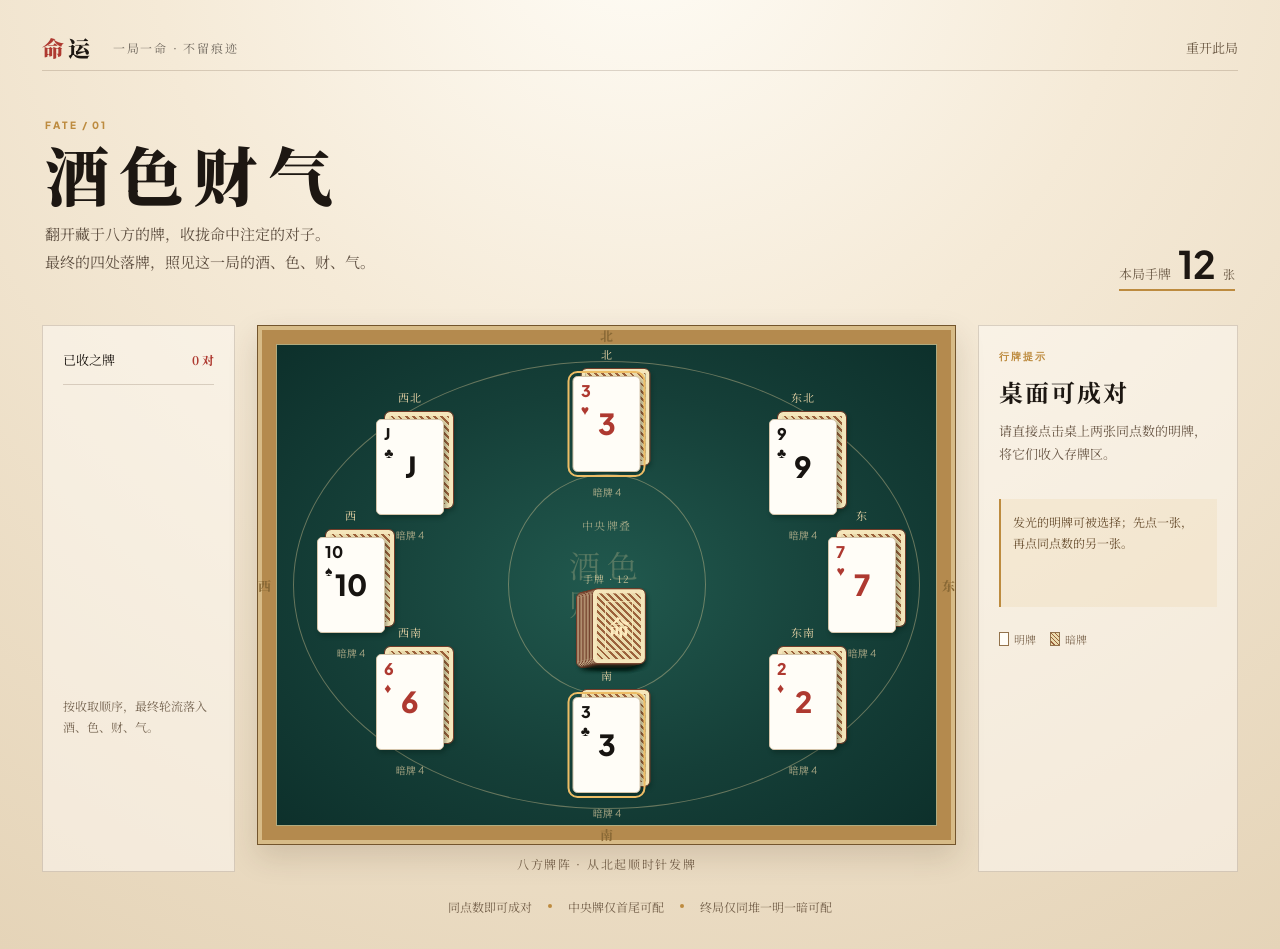
==== eight-gates/index.html @ 363d6ac8 "Initial fate site" ====
<!doctype html>
<html lang="zh-CN">
  <head>
    <meta charset="UTF-8" />
    <meta name="viewport" content="width=device-width, initial-scale=1.0" />
    <title>命运 · 酒色财气</title>
    <link rel="preconnect" href="https://fonts.googleapis.com" />
    <link rel="preconnect" href="https://fonts.gstatic.com" crossorigin />
    <link href="https://fonts.googleapis.com/css2?family=Noto+Serif+SC:wght@400;500;600;700;900&family=Plus+Jakarta+Sans:wght@500;600;700;800&display=swap" rel="stylesheet" />
    <link rel="stylesheet" href="./styles.css" />
  </head>
  <body>
    <main class="page-shell">
      <header class="site-header">
        <a class="brand" href="./" aria-label="命运首页"><span>命</span>运</a>
        <p>一局一命 · 不留痕迹</p>
        <button class="text-button" id="restart-button" type="button">重开此局</button>
      </header>

      <section class="hero">
        <div>
          <p class="eyebrow">FATE / 01</p>
          <h1>酒色财气</h1>
          <p class="intro">翻开藏于八方的牌，收拢命中注定的对子。<br />最终的四处落牌，照见这一局的酒、色、财、气。</p>
        </div>
        <div class="hero-rule">
          <span>本局手牌</span>
          <strong id="hand-count">12</strong>
          <em>张</em>
        </div>
      </section>

      <section class="game-layout" aria-label="酒色财气牌局">
        <aside class="side-panel storage-panel">
          <div class="panel-heading"><span>已收之牌</span><strong id="storage-count">0 对</strong></div>
          <div class="storage-cards" id="storage-cards" aria-label="存牌区"></div>
          <p class="panel-note">按收取顺序，最终轮流落入酒、色、财、气。</p>
        </aside>

        <section class="table-wrap">
          <div class="table-frame">
            <div class="compass-mark north">北</div>
            <div class="compass-mark east">东</div>
            <div class="compass-mark south">南</div>
            <div class="compass-mark west">西</div>
            <div class="table-felt" id="table-felt">
              <div class="station station-n" data-station="north"></div>
              <div class="station station-ne" data-station="northeast"></div>
              <div class="station station-e" data-station="east"></div>
              <div class="station station-se" data-station="southeast"></div>
              <div class="station station-s" data-station="south"></div>
              <div class="station station-sw" data-station="southwest"></div>
              <div class="station station-w" data-station="west"></div>
              <div class="station station-nw" data-station="northwest"></div>
              <div class="center-pile" id="center-pile"></div>
              <div class="hand-zone" id="hand-zone" aria-label="手牌"></div>
              <div class="table-seal">酒色<br />财气</div>
            </div>
          </div>
          <p class="table-caption">八方牌阵 · 从北起顺时针发牌</p>
        </section>

        <aside class="side-panel action-panel">
          <p class="eyebrow">行牌提示</p>
          <h2 id="status-title">正在布阵</h2>
          <p class="status-copy" id="status-copy">牌已布好，正在查看八方明牌。</p>
          <div class="choice-area" id="choice-area" aria-live="polite"></div>
          <div class="legend"><span><i class="legend-up"></i>明牌</span><span><i class="legend-down"></i>暗牌</span></div>
        </aside>
      </section>

      <section class="rules-strip">
        <span>同点数即可成对</span><i></i><span>中央牌仅首尾可配</span><i></i><span>终局仅同堆一明一暗可配</span>
      </section>
    </main>

    <dialog class="result-dialog" id="result-dialog">
      <div class="result-topline" id="result-topline">本局收束</div>
      <h2>酒色财气</h2>
      <p class="lucky-result">你的幸运方位：<strong id="lucky-direction">—</strong></p>
      <div class="fortune-grid" id="fortune-grid"></div>
      <p class="result-note" id="result-note"></p>
      <section class="unresolved-record" id="unresolved-record" hidden aria-label="未收拢的牌">
        <h3>未收拢的牌</h3>
        <p id="unresolved-note"></p>
      </section>
      <details class="game-record" id="game-record">
        <summary>本局牌谱／结算明细</summary>
        <p class="record-intro">按收牌顺序归入酒、色、财、气；同一项凑齐四张同点数牌才计分。</p>
        <div class="record-list" id="record-list"></div>
      </details>
      <button class="primary-button" id="dialog-restart" type="button">再启一局</button>
    </dialog>

    <template id="card-template">
      <div class="card"><span class="rank"></span><span class="suit"></span><span class="card-rank-large"></span></div>
    </template>
    <script src="./app.js"></script>
  </body>
</html>
---- eight-gates/styles.css ----
:root { --ink:#1d1712; --cream:#f1e6d0; --paper:#fbf7ee; --gold:#bd8b3f; --line:rgba(72,48,25,.18); --red:#ae3930; --felt:#153f38; --felt-dark:#0d302b; }
* { box-sizing:border-box; }
body { margin:0; min-width:320px; color:var(--ink); background:radial-gradient(circle at 50% -10%,#fffdf7 0,#f5ead7 40%,#e5d4b8 100%); font-family:"Noto Serif SC",serif; }
button { font:inherit; cursor:pointer; }
.page-shell { width:min(1440px,100%); margin:auto; padding:25px 42px 34px; }
.site-header { height:46px; display:flex; align-items:center; border-bottom:1px solid var(--line); gap:18px; }
.brand { text-decoration:none; color:var(--ink); font-size:22px; letter-spacing:.2em; font-weight:900; }
.brand span { color:var(--red); }
.site-header p { margin:0; font-size:12px; letter-spacing:.15em; opacity:.6; }
.text-button { margin-left:auto; border:0; background:none; color:#6b5944; font-size:13px; padding:8px 0; }
.text-button:hover { color:var(--red); }
.hero { display:flex; justify-content:space-between; align-items:end; padding:48px 3px 34px; }
.eyebrow { margin:0 0 10px; font-family:"Plus Jakarta Sans",sans-serif; color:var(--gold); font-size:10px; font-weight:800; letter-spacing:.19em; text-transform:uppercase; }
h1,h2,p { margin-top:0; } h1 { margin-bottom:15px; font-size:clamp(42px,5vw,70px); line-height:1; letter-spacing:.16em; font-weight:900; }
.intro { color:#5f5042; line-height:1.85; font-size:15px; }
.hero-rule { display:flex; align-items:baseline; gap:7px; padding:12px 0 6px; color:#6d5c48; border-bottom:2px solid var(--gold); }
.hero-rule span { font-size:13px; } .hero-rule strong { font-family:"Plus Jakarta Sans",sans-serif; font-size:38px; line-height:1; color:var(--ink); } .hero-rule em { font-style:normal; font-size:12px; }
.game-layout { display:grid; grid-template-columns:minmax(160px,.58fr) minmax(520px,2.1fr) minmax(200px,.78fr); gap:22px; align-items:stretch; }
.side-panel { min-height:520px; padding:24px 20px; border:1px solid var(--line); background:rgba(255,252,245,.52); }
.panel-heading { display:flex; justify-content:space-between; align-items:center; padding-bottom:15px; border-bottom:1px solid var(--line); font-size:13px; }
.panel-heading strong { color:var(--red); font-size:12px; }.panel-heading strong.is-updated { animation:count-pop .56s ease-out; }
.storage-cards { display:flex; flex-wrap:wrap; gap:7px; align-content:flex-start; min-height:310px; padding:18px 0; }
.mini-pair { display:flex; margin-right:4px; } .mini-pair .card { margin-right:-19px; transform:scale(.52); transform-origin:top left; } .mini-pair { width:49px; height:57px; }
.panel-note { color:#776653; font-size:12px; line-height:1.8; }
.table-wrap { min-width:0; } .table-frame { position:relative; height:520px; padding:18px; border:1px solid #73552d; background:#b48a4e; box-shadow:0 12px 28px rgba(63,39,14,.15), inset 0 0 0 4px #d7bb87; }
.table-felt { position:relative; width:100%; height:100%; overflow:hidden; background:radial-gradient(ellipse at center,#21594e 0%,var(--felt) 57%,var(--felt-dark) 100%); border:1px solid rgba(244,221,162,.7); }
.table-felt:before,.table-felt:after { content:""; position:absolute; inset:16px; border:1px solid rgba(240,214,157,.38); border-radius:50%; pointer-events:none; } .table-felt:after { inset:27% 35%; border-radius:50%; }
.compass-mark { position:absolute; z-index:2; color:#896936; font-size:13px; font-weight:700; } .compass-mark.north { top:0; left:50%; transform:translateX(-50%); } .compass-mark.south { bottom:0; left:50%; transform:translateX(-50%); } .compass-mark.east { right:0; top:50%; transform:translateY(-50%); } .compass-mark.west { left:0; top:50%; transform:translateY(-50%); }
.table-caption { text-align:center; color:#76624c; font-size:12px; letter-spacing:.14em; margin:10px 0 0; }
.station { position:absolute; z-index:3; width:95px; height:120px; display:flex; align-items:center; justify-content:center; }
.station-n { left:50%; top:4%; transform:translateX(-50%); }.station-ne { right:13%; top:13%; }.station-e { right:4%; top:50%; transform:translateY(-50%); }.station-se { right:13%; bottom:13%; }.station-s { left:50%; bottom:4%; transform:translateX(-50%); }.station-sw { left:13%; bottom:13%; }.station-w { left:4%; top:50%; transform:translateY(-50%); }.station-nw { left:13%; top:13%; }
.station-name { position:absolute; top:-18px; width:100%; text-align:center; color:#f0d9aa; font-size:11px; letter-spacing:.1em; }.station-count { position:absolute; bottom:-16px; font-family:"Plus Jakarta Sans",sans-serif; color:rgba(240,217,170,.7); font-size:10px; }.station-lucky { position:absolute; top:-36px; color:#f4c266; font-size:10px; white-space:nowrap; }
.card { position:relative; width:68px; height:96px; flex:0 0 auto; border-radius:5px; background:#fffdf7; border:1px solid #d4c4aa; box-shadow:2px 3px 4px rgba(5,28,20,.35); padding:7px; color:#171411; font-family:"Plus Jakarta Sans",sans-serif; font-weight:800; transition:transform .18s ease, box-shadow .18s ease; }
.card.red { color:var(--red); }.card .rank { display:block; font-size:16px; line-height:14px; }.card .suit { font-size:14px; }.card-rank-large { position:absolute; inset:28px 0 0; text-align:center; font-size:29px; }.card.back { padding:0; background:repeating-linear-gradient(45deg,#eadbad 0 3px,#9b613b 3px 5px); border:4px solid #f5e6bb; outline:1px solid #733d29; }.card.back:after { content:"命"; position:absolute; inset:12px; display:grid; place-items:center; border:1px solid rgba(255,241,192,.8); color:#ffeabe; font-family:"Noto Serif SC",serif; font-size:28px; }
.station .back { position:absolute; transform:translate(9px,-7px); }.station .active-card { position:relative; z-index:3; }.station .active-card.can-select,.center-card.can-select,.hand-card.can-select { outline:2px solid #edbd66; outline-offset:3px; animation:glow 1.2s ease-in-out infinite; cursor:pointer; }.station .active-card:hover,.center-card:hover,.hand-card:hover { transform:translateY(-5px) rotate(-1deg); }.card.is-selected { outline:3px solid #f5d17c; outline-offset:4px; box-shadow:0 0 0 8px rgba(245,209,124,.2),2px 3px 4px rgba(5,28,20,.35); }
.station.terminal-match .terminal-card { outline:2px solid #f4c266; outline-offset:4px; animation:terminal-pulse .78s ease-in-out infinite alternate; }.station.terminal-match .station-name { color:#ffe3a3; font-weight:700; }.station.terminal-match:after { content:"终局配对"; position:absolute; bottom:-32px; z-index:5; padding:2px 6px; border:1px solid rgba(244,194,102,.7); color:#ffe3a3; background:rgba(9,42,35,.86); font-size:10px; white-space:nowrap; }
@keyframes glow { 50% { box-shadow:0 0 0 5px rgba(238,187,91,.2),2px 3px 4px rgba(5,28,20,.35); } }
@keyframes terminal-pulse { to { box-shadow:0 0 0 7px rgba(244,194,102,.24),2px 3px 4px rgba(5,28,20,.35); } }
@keyframes count-pop { 45% { color:#f4c266; transform:scale(1.32); } 100% { transform:scale(1); } }
.center-pile { position:absolute; z-index:4; left:50%; top:38%; width:120px; height:125px; transform:translate(-50%,-50%); }.center-pile:empty:after { content:"中央牌叠"; position:absolute; top:52px; width:100%; text-align:center; color:rgba(242,220,171,.6); font-size:11px; letter-spacing:.12em; }.center-count { position:absolute; top:-17px; z-index:4; width:100%; color:rgba(242,220,171,.86); text-align:center; font-size:10px; letter-spacing:.08em; white-space:nowrap; }.center-card { position:absolute; left:26px; top:12px; }.center-card:first-child { transform:translate(-10px,10px) rotate(-2deg); }.center-card:last-child { z-index:2; }.center-card:first-child:last-child { transform:translate(0,0); }
.collection-ghost { position:fixed; z-index:100; margin:0; pointer-events:none; transition:transform .62s cubic-bezier(.2,.82,.25,1), opacity .62s ease; }.collection-ghost.is-flying { opacity:.15; }
.hand-zone { position:absolute; z-index:5; left:50%; top:51%; width:86px; height:84px; transform:translateX(-50%); }.hand-zone:empty { display:none; }.hand-label { position:absolute; left:50%; top:-18px; width:130px; transform:translateX(-50%); color:rgba(242,220,171,.78); text-align:center; font-size:10px; letter-spacing:.1em; white-space:nowrap; }.hand-card { position:absolute; width:52px; height:74px; left:13px; top:4px; border-width:3px; }.hand-card.back:after { inset:8px; font-size:22px; }.hand-card.can-select:hover { transform:translateY(-5px) rotate(-1deg) !important; }
.table-seal { position:absolute; z-index:1; left:50%; top:50%; transform:translate(-50%,-50%); color:rgba(244,220,165,.25); text-align:center; font-size:31px; line-height:1.25; letter-spacing:.22em; }
.action-panel { display:flex; flex-direction:column; }.action-panel h2 { margin-bottom:10px; font-size:24px; letter-spacing:.08em; }.status-copy { min-height:67px; color:#6b5948; font-size:13px; line-height:1.8; }.choice-area { min-height:108px; padding:12px; border-left:2px solid var(--gold); background:rgba(237,217,178,.34); color:#694f30; font-size:12px; line-height:1.75; }
.primary-button { width:100%; margin-top:auto; padding:13px 15px; border:0; background:var(--red); color:#fff9ed; font-weight:700; letter-spacing:.08em; box-shadow:0 4px 0 #77261e; }.primary-button:hover { background:#c14a3e; }.primary-button:disabled { cursor:not-allowed; opacity:.38; box-shadow:none; }.legend { display:flex; gap:14px; margin-top:24px; color:#816b53; font-size:11px; }.legend span { display:flex; align-items:center; gap:5px; }.legend i { display:inline-block; width:10px; height:14px; border:1px solid #92724b; }.legend-up { background:#fffdf7; }.legend-down { background:repeating-linear-gradient(45deg,#eadbad 0 2px,#9b613b 2px 3px); }
.rules-strip { display:flex; justify-content:center; align-items:center; gap:16px; padding-top:26px; color:#76624c; font-size:12px; }.rules-strip i { height:4px; width:4px; background:var(--gold); border-radius:50%; }
.result-dialog { width:min(620px,calc(100% - 30px)); max-height:calc(100vh - 30px); overflow:auto; border:0; padding:34px; color:var(--ink); text-align:center; background:#fbf5e8; box-shadow:0 24px 80px rgba(30,20,8,.38); }.result-dialog::backdrop { background:rgba(15,28,24,.7); backdrop-filter:blur(4px); }.result-topline { color:var(--gold); font-family:"Plus Jakarta Sans",sans-serif; font-weight:800; font-size:10px; letter-spacing:.2em; }.result-dialog h2 { margin:9px 0 6px; font-size:38px; letter-spacing:.16em; }.lucky-result { color:#6f5d48; }.lucky-result strong { color:var(--red); font-size:20px; }.fortune-grid { display:grid; grid-template-columns:repeat(4,1fr); margin:25px 0 16px; border-top:1px solid var(--line); border-left:1px solid var(--line); }.fortune-item { min-height:120px; display:flex; flex-direction:column; align-items:center; justify-content:center; gap:5px; border-right:1px solid var(--line); border-bottom:1px solid var(--line); }.fortune-item span { color:#806a50; font-size:13px; }.fortune-item strong { color:var(--red); font-family:"Plus Jakarta Sans",sans-serif; font-size:32px; }.fortune-item small { color:#806a50; font-size:10px; }.result-note { color:#776653; font-size:12px; }
.unresolved-record { margin:18px 0 0; padding:14px 16px; border:1px solid rgba(155,104,49,.32); background:rgba(237,217,178,.35); text-align:left; }.unresolved-record h3 { margin:0 0 7px; color:#694f30; font-size:13px; letter-spacing:.06em; }.unresolved-record p { margin:0; color:#806a50; font-family:"Plus Jakarta Sans","Noto Serif SC",sans-serif; font-size:11px; line-height:1.75; word-break:break-word; }
.game-record { margin:20px 0 0; border-top:1px solid var(--line); text-align:left; }.game-record summary { padding:16px 0 12px; color:#5f472e; cursor:pointer; font-weight:700; font-size:14px; letter-spacing:.06em; }.game-record summary::marker { color:var(--gold); }.record-intro { margin:0 0 12px; color:#806a50; font-size:11px; line-height:1.7; }.record-list { border-top:1px solid var(--line); }.record-fortune { padding:13px 0; border-bottom:1px solid var(--line); }.record-heading { display:grid; grid-template-columns:24px 1fr auto; align-items:baseline; gap:8px; }.record-heading strong { color:var(--red); font-size:18px; }.record-heading span,.record-heading em { color:#806a50; font-size:11px; font-style:normal; }.record-heading em { color:#9b6831; white-space:nowrap; }.record-pairs { display:grid; gap:7px; margin:10px 0 0 32px; }.record-pair { display:flex; align-items:center; justify-content:space-between; gap:12px; }.record-cards { display:flex; gap:5px; }.record-cards span { min-width:34px; padding:3px 5px; border:1px solid rgba(105,79,48,.27); border-radius:2px; color:#32261c; text-align:center; font-family:"Plus Jakarta Sans",sans-serif; font-size:11px; font-weight:800; }.record-cards span.red { color:var(--red); }.record-pair small { color:#8c7962; font-size:10px; text-align:right; }.record-empty { margin:9px 0 0 32px; color:#8c7962; font-size:11px; }
@media (max-width:1000px) { .game-layout { grid-template-columns:1fr 250px; }.storage-panel { display:none; }.table-frame { height:540px; } }
@media (max-width:720px) { .page-shell { padding:17px 14px 25px; }.hero { padding:34px 3px 24px; align-items:start; }.hero-rule { display:none; }.game-layout { display:flex; flex-direction:column; }.table-frame { height:min(118vw,500px); padding:12px; }.station { transform:scale(.78); }.station-n,.station-s { transform:translateX(-50%) scale(.78); }.station-e,.station-w { transform:translateY(-50%) scale(.78); }.action-panel { min-height:315px; }.choice-area { min-height:92px; }.rules-strip { flex-wrap:wrap; gap:8px; }.result-dialog { padding:28px 18px; }.fortune-grid { margin-top:20px; } }
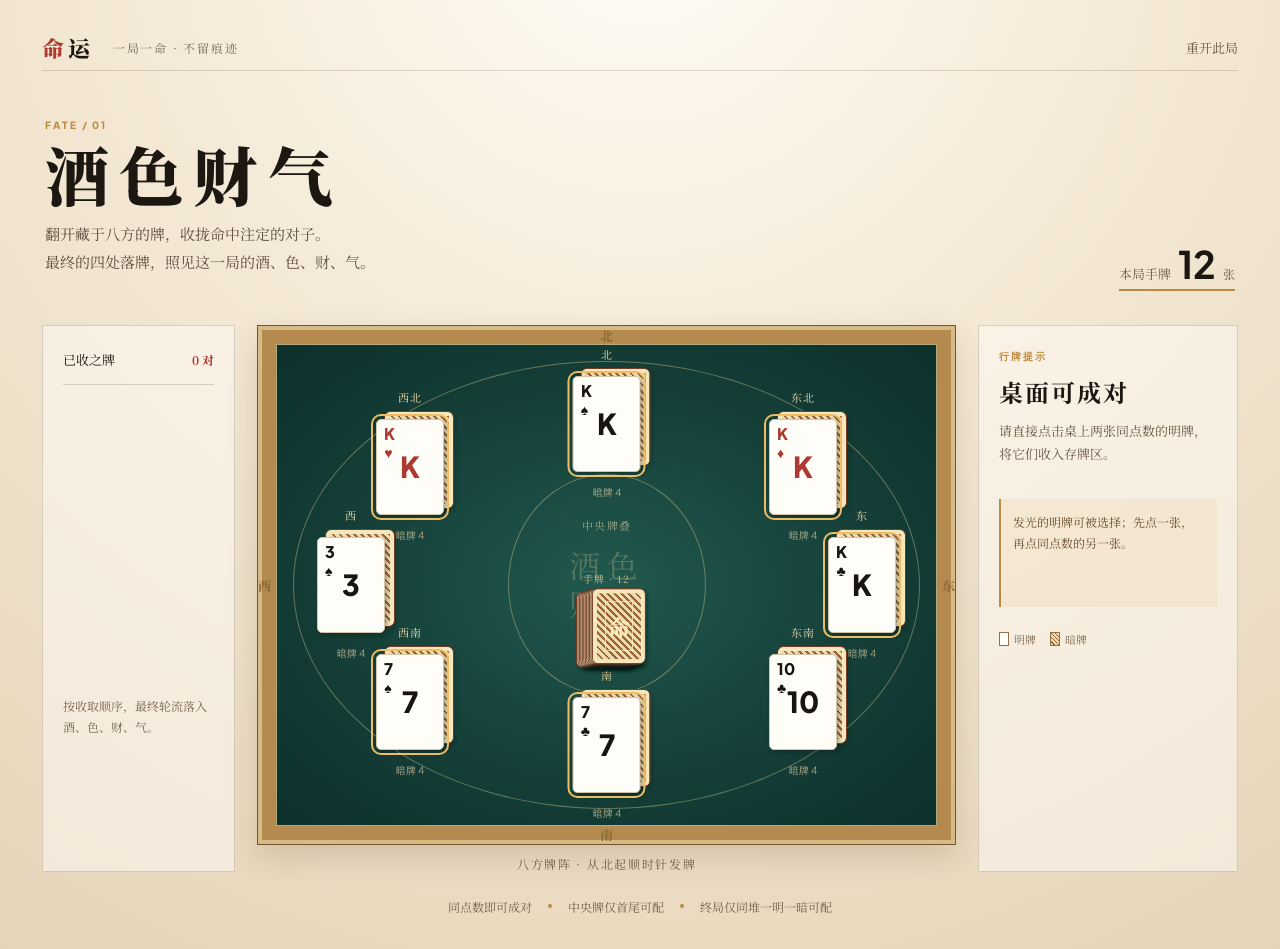
==== commit f0f0e927: "Add page description metadata" ====
--- a/eight-gates/index.html
+++ b/eight-gates/index.html
@@ -3,6 +3,7 @@
   <head>
     <meta charset="UTF-8" />
     <meta name="viewport" content="width=device-width, initial-scale=1.0" />
+    <meta name="description" content="酒色财气八方牌阵：翻开藏于八方的牌，收拢命中注定的对子。" />
     <title>命运 · 酒色财气</title>
     <link rel="preconnect" href="https://fonts.googleapis.com" />
     <link rel="preconnect" href="https://fonts.gstatic.com" crossorigin />
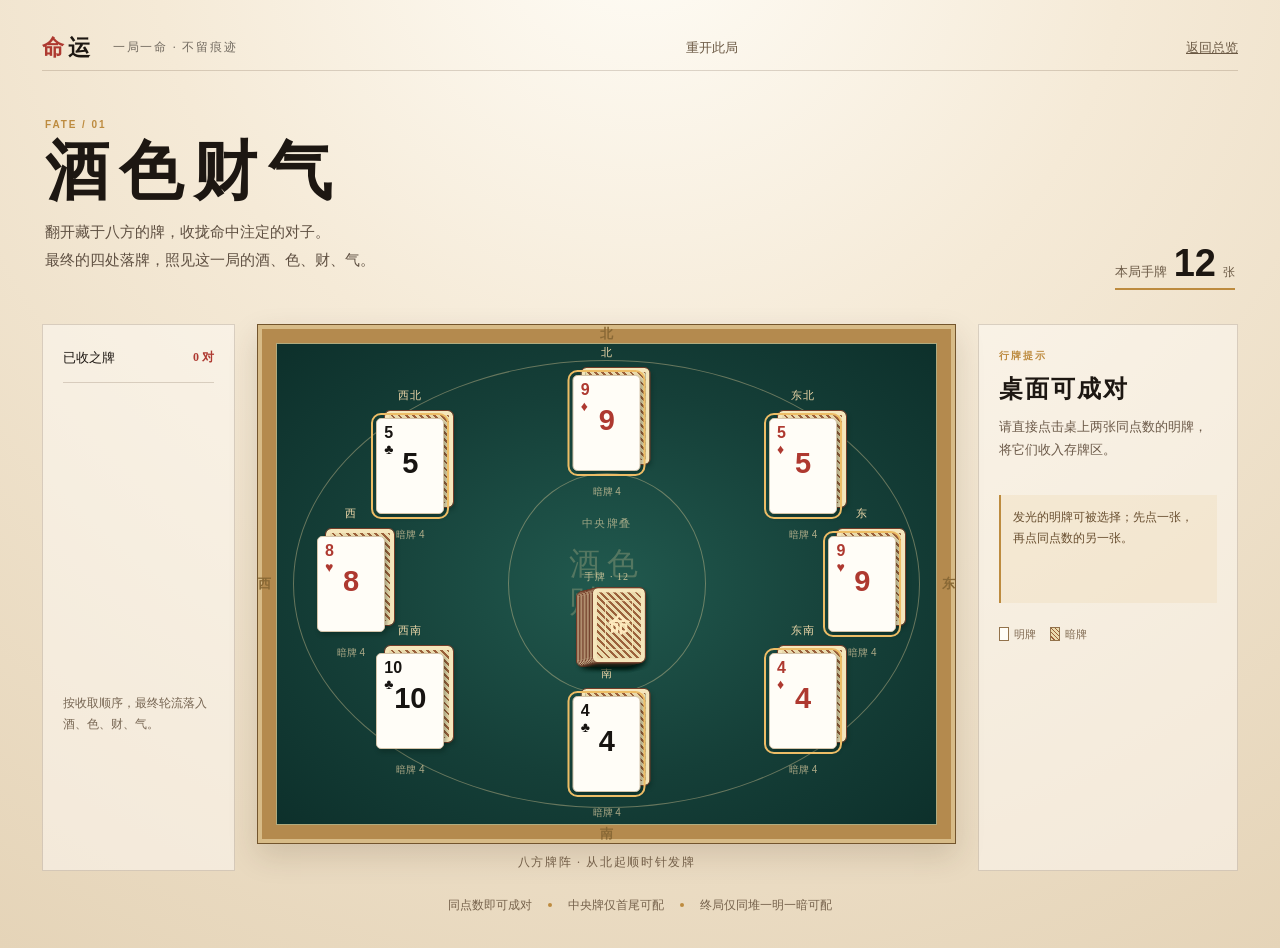
==== commit 276425c3: "Unify Fate entry and routing" ====
--- a/eight-gates/index.html
+++ b/eight-gates/index.html
@@ -3,99 +3,11 @@
   <head>
     <meta charset="UTF-8" />
     <meta name="viewport" content="width=device-width, initial-scale=1.0" />
-    <meta name="description" content="酒色财气八方牌阵：翻开藏于八方的牌，收拢命中注定的对子。" />
-    <title>命运 · 酒色财气</title>
-    <link rel="preconnect" href="https://fonts.googleapis.com" />
-    <link rel="preconnect" href="https://fonts.gstatic.com" crossorigin />
-    <link href="https://fonts.googleapis.com/css2?family=Noto+Serif+SC:wght@400;500;600;700;900&family=Plus+Jakarta+Sans:wght@500;600;700;800&display=swap" rel="stylesheet" />
-    <link rel="stylesheet" href="./styles.css" />
+    <meta http-equiv="refresh" content="0; url=../#/eight-gates" />
+    <title>正在进入 FATE · 八方牌局</title>
   </head>
   <body>
-    <main class="page-shell">
-      <header class="site-header">
-        <a class="brand" href="./" aria-label="命运首页"><span>命</span>运</a>
-        <p>一局一命 · 不留痕迹</p>
-        <button class="text-button" id="restart-button" type="button">重开此局</button>
-      </header>
-
-      <section class="hero">
-        <div>
-          <p class="eyebrow">FATE / 01</p>
-          <h1>酒色财气</h1>
-          <p class="intro">翻开藏于八方的牌，收拢命中注定的对子。<br />最终的四处落牌，照见这一局的酒、色、财、气。</p>
-        </div>
-        <div class="hero-rule">
-          <span>本局手牌</span>
-          <strong id="hand-count">12</strong>
-          <em>张</em>
-        </div>
-      </section>
-
-      <section class="game-layout" aria-label="酒色财气牌局">
-        <aside class="side-panel storage-panel">
-          <div class="panel-heading"><span>已收之牌</span><strong id="storage-count">0 对</strong></div>
-          <div class="storage-cards" id="storage-cards" aria-label="存牌区"></div>
-          <p class="panel-note">按收取顺序，最终轮流落入酒、色、财、气。</p>
-        </aside>
-
-        <section class="table-wrap">
-          <div class="table-frame">
-            <div class="compass-mark north">北</div>
-            <div class="compass-mark east">东</div>
-            <div class="compass-mark south">南</div>
-            <div class="compass-mark west">西</div>
-            <div class="table-felt" id="table-felt">
-              <div class="station station-n" data-station="north"></div>
-              <div class="station station-ne" data-station="northeast"></div>
-              <div class="station station-e" data-station="east"></div>
-              <div class="station station-se" data-station="southeast"></div>
-              <div class="station station-s" data-station="south"></div>
-              <div class="station station-sw" data-station="southwest"></div>
-              <div class="station station-w" data-station="west"></div>
-              <div class="station station-nw" data-station="northwest"></div>
-              <div class="center-pile" id="center-pile"></div>
-              <div class="hand-zone" id="hand-zone" aria-label="手牌"></div>
-              <div class="table-seal">酒色<br />财气</div>
-            </div>
-          </div>
-          <p class="table-caption">八方牌阵 · 从北起顺时针发牌</p>
-        </section>
-
-        <aside class="side-panel action-panel">
-          <p class="eyebrow">行牌提示</p>
-          <h2 id="status-title">正在布阵</h2>
-          <p class="status-copy" id="status-copy">牌已布好，正在查看八方明牌。</p>
-          <div class="choice-area" id="choice-area" aria-live="polite"></div>
-          <div class="legend"><span><i class="legend-up"></i>明牌</span><span><i class="legend-down"></i>暗牌</span></div>
-        </aside>
-      </section>
-
-      <section class="rules-strip">
-        <span>同点数即可成对</span><i></i><span>中央牌仅首尾可配</span><i></i><span>终局仅同堆一明一暗可配</span>
-      </section>
-    </main>
-
-    <dialog class="result-dialog" id="result-dialog">
-      <div class="result-topline" id="result-topline">本局收束</div>
-      <h2>酒色财气</h2>
-      <p class="lucky-result">你的幸运方位：<strong id="lucky-direction">—</strong></p>
-      <div class="fortune-grid" id="fortune-grid"></div>
-      <p class="result-note" id="result-note"></p>
-      <section class="unresolved-record" id="unresolved-record" hidden aria-label="未收拢的牌">
-        <h3>未收拢的牌</h3>
-        <p id="unresolved-note"></p>
-      </section>
-      <details class="game-record" id="game-record">
-        <summary>本局牌谱／结算明细</summary>
-        <p class="record-intro">按收牌顺序归入酒、色、财、气；同一项凑齐四张同点数牌才计分。</p>
-        <div class="record-list" id="record-list"></div>
-      </details>
-      <button class="primary-button" id="dialog-restart" type="button">再启一局</button>
-    </dialog>
-
-    <template id="card-template">
-      <div class="card"><span class="rank"></span><span class="suit"></span><span class="card-rank-large"></span></div>
-    </template>
-    <script src="./app.js"></script>
+    <p>正在进入 FATE 八方牌局……</p>
+    <script>window.location.replace('../#/eight-gates');</script>
   </body>
 </html>
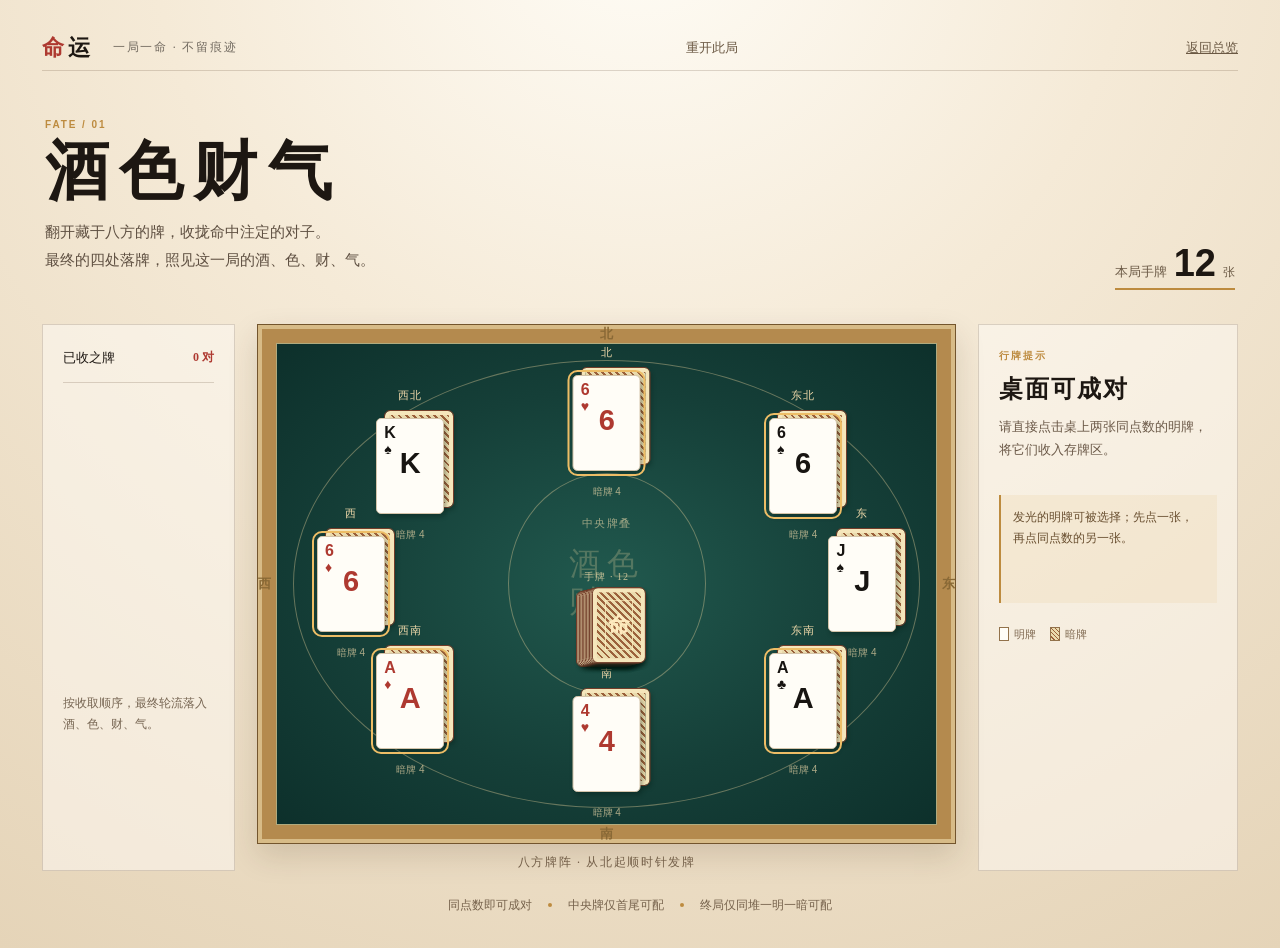
==== commit 21d69379: "Harden legacy entry points for SPA routing" ====
--- a/eight-gates/index.html
+++ b/eight-gates/index.html
@@ -3,11 +3,17 @@
   <head>
     <meta charset="UTF-8" />
     <meta name="viewport" content="width=device-width, initial-scale=1.0" />
-    <meta http-equiv="refresh" content="0; url=../#/eight-gates" />
-    <title>正在进入 FATE · 八方牌局</title>
+    <base href="../" />
+    <link rel="stylesheet" href="./styles.css" />
+    <title>FATE · 八方牌局</title>
   </head>
   <body>
-    <p>正在进入 FATE 八方牌局……</p>
-    <script>window.location.replace('../#/eight-gates');</script>
+    <div id="app" aria-live="polite"></div>
+    <script>
+      const referrerPath = document.referrer ? new URL(document.referrer).pathname.replace(/\/+$/, '') : '';
+      const cameFromRoot = referrerPath === '/fate';
+      if (!window.location.hash) window.location.hash = cameFromRoot ? '#/' : '#/eight-gates';
+    </script>
+    <script type="module" src="./app.js"></script>
   </body>
 </html>
--- a/eight-gates/styles.css
+++ b/eight-gates/styles.css
@@ -0,0 +1,51 @@
+:root { --ink:#1d1712; --cream:#f1e6d0; --paper:#fbf7ee; --gold:#bd8b3f; --line:rgba(72,48,25,.18); --red:#ae3930; --felt:#153f38; --felt-dark:#0d302b; }
+* { box-sizing:border-box; }
+body { margin:0; min-width:320px; color:var(--ink); background:radial-gradient(circle at 50% -10%,#fffdf7 0,#f5ead7 40%,#e5d4b8 100%); font-family:"Noto Serif SC",serif; }
+button { font:inherit; cursor:pointer; }
+.page-shell { width:min(1440px,100%); margin:auto; padding:25px 42px 34px; }
+.site-header { height:46px; display:flex; align-items:center; border-bottom:1px solid var(--line); gap:18px; }
+.brand { text-decoration:none; color:var(--ink); font-size:22px; letter-spacing:.2em; font-weight:900; }
+.brand span { color:var(--red); }
+.site-header p { margin:0; font-size:12px; letter-spacing:.15em; opacity:.6; }
+.text-button { margin-left:auto; border:0; background:none; color:#6b5944; font-size:13px; padding:8px 0; }
+.text-button:hover { color:var(--red); }
+.hero { display:flex; justify-content:space-between; align-items:end; padding:48px 3px 34px; }
+.eyebrow { margin:0 0 10px; font-family:"Plus Jakarta Sans",sans-serif; color:var(--gold); font-size:10px; font-weight:800; letter-spacing:.19em; text-transform:uppercase; }
+h1,h2,p { margin-top:0; } h1 { margin-bottom:15px; font-size:clamp(42px,5vw,70px); line-height:1; letter-spacing:.16em; font-weight:900; }
+.intro { color:#5f5042; line-height:1.85; font-size:15px; }
+.hero-rule { display:flex; align-items:baseline; gap:7px; padding:12px 0 6px; color:#6d5c48; border-bottom:2px solid var(--gold); }
+.hero-rule span { font-size:13px; } .hero-rule strong { font-family:"Plus Jakarta Sans",sans-serif; font-size:38px; line-height:1; color:var(--ink); } .hero-rule em { font-style:normal; font-size:12px; }
+.game-layout { display:grid; grid-template-columns:minmax(160px,.58fr) minmax(520px,2.1fr) minmax(200px,.78fr); gap:22px; align-items:stretch; }
+.side-panel { min-height:520px; padding:24px 20px; border:1px solid var(--line); background:rgba(255,252,245,.52); }
+.panel-heading { display:flex; justify-content:space-between; align-items:center; padding-bottom:15px; border-bottom:1px solid var(--line); font-size:13px; }
+.panel-heading strong { color:var(--red); font-size:12px; }.panel-heading strong.is-updated { animation:count-pop .56s ease-out; }
+.storage-cards { display:flex; flex-wrap:wrap; gap:7px; align-content:flex-start; min-height:310px; padding:18px 0; }
+.mini-pair { display:flex; margin-right:4px; } .mini-pair .card { margin-right:-19px; transform:scale(.52); transform-origin:top left; } .mini-pair { width:49px; height:57px; }
+.panel-note { color:#776653; font-size:12px; line-height:1.8; }
+.table-wrap { min-width:0; } .table-frame { position:relative; height:520px; padding:18px; border:1px solid #73552d; background:#b48a4e; box-shadow:0 12px 28px rgba(63,39,14,.15), inset 0 0 0 4px #d7bb87; }
+.table-felt { position:relative; width:100%; height:100%; overflow:hidden; background:radial-gradient(ellipse at center,#21594e 0%,var(--felt) 57%,var(--felt-dark) 100%); border:1px solid rgba(244,221,162,.7); }
+.table-felt:before,.table-felt:after { content:""; position:absolute; inset:16px; border:1px solid rgba(240,214,157,.38); border-radius:50%; pointer-events:none; } .table-felt:after { inset:27% 35%; border-radius:50%; }
+.compass-mark { position:absolute; z-index:2; color:#896936; font-size:13px; font-weight:700; } .compass-mark.north { top:0; left:50%; transform:translateX(-50%); } .compass-mark.south { bottom:0; left:50%; transform:translateX(-50%); } .compass-mark.east { right:0; top:50%; transform:translateY(-50%); } .compass-mark.west { left:0; top:50%; transform:translateY(-50%); }
+.table-caption { text-align:center; color:#76624c; font-size:12px; letter-spacing:.14em; margin:10px 0 0; }
+.station { position:absolute; z-index:3; width:95px; height:120px; display:flex; align-items:center; justify-content:center; }
+.station-n { left:50%; top:4%; transform:translateX(-50%); }.station-ne { right:13%; top:13%; }.station-e { right:4%; top:50%; transform:translateY(-50%); }.station-se { right:13%; bottom:13%; }.station-s { left:50%; bottom:4%; transform:translateX(-50%); }.station-sw { left:13%; bottom:13%; }.station-w { left:4%; top:50%; transform:translateY(-50%); }.station-nw { left:13%; top:13%; }
+.station-name { position:absolute; top:-18px; width:100%; text-align:center; color:#f0d9aa; font-size:11px; letter-spacing:.1em; }.station-count { position:absolute; bottom:-16px; font-family:"Plus Jakarta Sans",sans-serif; color:rgba(240,217,170,.7); font-size:10px; }.station-lucky { position:absolute; top:-36px; color:#f4c266; font-size:10px; white-space:nowrap; }
+.card { position:relative; width:68px; height:96px; flex:0 0 auto; border-radius:5px; background:#fffdf7; border:1px solid #d4c4aa; box-shadow:2px 3px 4px rgba(5,28,20,.35); padding:7px; color:#171411; font-family:"Plus Jakarta Sans",sans-serif; font-weight:800; transition:transform .18s ease, box-shadow .18s ease; }
+.card.red { color:var(--red); }.card .rank { display:block; font-size:16px; line-height:14px; }.card .suit { font-size:14px; }.card-rank-large { position:absolute; inset:28px 0 0; text-align:center; font-size:29px; }.card.back { padding:0; background:repeating-linear-gradient(45deg,#eadbad 0 3px,#9b613b 3px 5px); border:4px solid #f5e6bb; outline:1px solid #733d29; }.card.back:after { content:"命"; position:absolute; inset:12px; display:grid; place-items:center; border:1px solid rgba(255,241,192,.8); color:#ffeabe; font-family:"Noto Serif SC",serif; font-size:28px; }
+.station .back { position:absolute; transform:translate(9px,-7px); }.station .active-card { position:relative; z-index:3; }.station .active-card.can-select,.center-card.can-select,.hand-card.can-select { outline:2px solid #edbd66; outline-offset:3px; animation:glow 1.2s ease-in-out infinite; cursor:pointer; }.station .active-card:hover,.center-card:hover,.hand-card:hover { transform:translateY(-5px) rotate(-1deg); }.card.is-selected { outline:3px solid #f5d17c; outline-offset:4px; box-shadow:0 0 0 8px rgba(245,209,124,.2),2px 3px 4px rgba(5,28,20,.35); }
+.station.terminal-match .terminal-card { outline:2px solid #f4c266; outline-offset:4px; animation:terminal-pulse .78s ease-in-out infinite alternate; }.station.terminal-match .station-name { color:#ffe3a3; font-weight:700; }.station.terminal-match:after { content:"终局配对"; position:absolute; bottom:-32px; z-index:5; padding:2px 6px; border:1px solid rgba(244,194,102,.7); color:#ffe3a3; background:rgba(9,42,35,.86); font-size:10px; white-space:nowrap; }
+@keyframes glow { 50% { box-shadow:0 0 0 5px rgba(238,187,91,.2),2px 3px 4px rgba(5,28,20,.35); } }
+@keyframes terminal-pulse { to { box-shadow:0 0 0 7px rgba(244,194,102,.24),2px 3px 4px rgba(5,28,20,.35); } }
+@keyframes count-pop { 45% { color:#f4c266; transform:scale(1.32); } 100% { transform:scale(1); } }
+.center-pile { position:absolute; z-index:4; left:50%; top:38%; width:120px; height:125px; transform:translate(-50%,-50%); }.center-pile:empty:after { content:"中央牌叠"; position:absolute; top:52px; width:100%; text-align:center; color:rgba(242,220,171,.6); font-size:11px; letter-spacing:.12em; }.center-count { position:absolute; top:-17px; z-index:4; width:100%; color:rgba(242,220,171,.86); text-align:center; font-size:10px; letter-spacing:.08em; white-space:nowrap; }.center-card { position:absolute; left:26px; top:12px; }.center-card:first-child { transform:translate(-10px,10px) rotate(-2deg); }.center-card:last-child { z-index:2; }.center-card:first-child:last-child { transform:translate(0,0); }
+.collection-ghost { position:fixed; z-index:100; margin:0; pointer-events:none; transition:transform .62s cubic-bezier(.2,.82,.25,1), opacity .62s ease; }.collection-ghost.is-flying { opacity:.15; }
+.hand-zone { position:absolute; z-index:5; left:50%; top:51%; width:86px; height:84px; transform:translateX(-50%); }.hand-zone:empty { display:none; }.hand-label { position:absolute; left:50%; top:-18px; width:130px; transform:translateX(-50%); color:rgba(242,220,171,.78); text-align:center; font-size:10px; letter-spacing:.1em; white-space:nowrap; }.hand-card { position:absolute; width:52px; height:74px; left:13px; top:4px; border-width:3px; }.hand-card.back:after { inset:8px; font-size:22px; }.hand-card.can-select:hover { transform:translateY(-5px) rotate(-1deg) !important; }
+.table-seal { position:absolute; z-index:1; left:50%; top:50%; transform:translate(-50%,-50%); color:rgba(244,220,165,.25); text-align:center; font-size:31px; line-height:1.25; letter-spacing:.22em; }
+.action-panel { display:flex; flex-direction:column; }.action-panel h2 { margin-bottom:10px; font-size:24px; letter-spacing:.08em; }.status-copy { min-height:67px; color:#6b5948; font-size:13px; line-height:1.8; }.choice-area { min-height:108px; padding:12px; border-left:2px solid var(--gold); background:rgba(237,217,178,.34); color:#694f30; font-size:12px; line-height:1.75; }
+.primary-button { width:100%; margin-top:auto; padding:13px 15px; border:0; background:var(--red); color:#fff9ed; font-weight:700; letter-spacing:.08em; box-shadow:0 4px 0 #77261e; }.primary-button:hover { background:#c14a3e; }.primary-button:disabled { cursor:not-allowed; opacity:.38; box-shadow:none; }.legend { display:flex; gap:14px; margin-top:24px; color:#816b53; font-size:11px; }.legend span { display:flex; align-items:center; gap:5px; }.legend i { display:inline-block; width:10px; height:14px; border:1px solid #92724b; }.legend-up { background:#fffdf7; }.legend-down { background:repeating-linear-gradient(45deg,#eadbad 0 2px,#9b613b 2px 3px); }
+.rules-strip { display:flex; justify-content:center; align-items:center; gap:16px; padding-top:26px; color:#76624c; font-size:12px; }.rules-strip i { height:4px; width:4px; background:var(--gold); border-radius:50%; }
+.result-dialog { width:min(620px,calc(100% - 30px)); max-height:calc(100vh - 30px); overflow:auto; border:0; padding:34px; color:var(--ink); text-align:center; background:#fbf5e8; box-shadow:0 24px 80px rgba(30,20,8,.38); }.result-dialog::backdrop { background:rgba(15,28,24,.7); backdrop-filter:blur(4px); }.result-topline { color:var(--gold); font-family:"Plus Jakarta Sans",sans-serif; font-weight:800; font-size:10px; letter-spacing:.2em; }.result-dialog h2 { margin:9px 0 6px; font-size:38px; letter-spacing:.16em; }.lucky-result { color:#6f5d48; }.lucky-result strong { color:var(--red); font-size:20px; }.fortune-grid { display:grid; grid-template-columns:repeat(4,1fr); margin:25px 0 16px; border-top:1px solid var(--line); border-left:1px solid var(--line); }.fortune-item { min-height:120px; display:flex; flex-direction:column; align-items:center; justify-content:center; gap:5px; border-right:1px solid var(--line); border-bottom:1px solid var(--line); }.fortune-item span { color:#806a50; font-size:13px; }.fortune-item strong { color:var(--red); font-family:"Plus Jakarta Sans",sans-serif; font-size:32px; }.fortune-item small { color:#806a50; font-size:10px; }.result-note { color:#776653; font-size:12px; }
+.unresolved-record { margin:18px 0 0; padding:14px 16px; border:1px solid rgba(155,104,49,.32); background:rgba(237,217,178,.35); text-align:left; }.unresolved-record h3 { margin:0 0 7px; color:#694f30; font-size:13px; letter-spacing:.06em; }.unresolved-record p { margin:0; color:#806a50; font-family:"Plus Jakarta Sans","Noto Serif SC",sans-serif; font-size:11px; line-height:1.75; word-break:break-word; }
+.game-record { margin:20px 0 0; border-top:1px solid var(--line); text-align:left; }.game-record summary { padding:16px 0 12px; color:#5f472e; cursor:pointer; font-weight:700; font-size:14px; letter-spacing:.06em; }.game-record summary::marker { color:var(--gold); }.record-intro { margin:0 0 12px; color:#806a50; font-size:11px; line-height:1.7; }.record-list { border-top:1px solid var(--line); }.record-fortune { padding:13px 0; border-bottom:1px solid var(--line); }.record-heading { display:grid; grid-template-columns:24px 1fr auto; align-items:baseline; gap:8px; }.record-heading strong { color:var(--red); font-size:18px; }.record-heading span,.record-heading em { color:#806a50; font-size:11px; font-style:normal; }.record-heading em { color:#9b6831; white-space:nowrap; }.record-pairs { display:grid; gap:7px; margin:10px 0 0 32px; }.record-pair { display:flex; align-items:center; justify-content:space-between; gap:12px; }.record-cards { display:flex; gap:5px; }.record-cards span { min-width:34px; padding:3px 5px; border:1px solid rgba(105,79,48,.27); border-radius:2px; color:#32261c; text-align:center; font-family:"Plus Jakarta Sans",sans-serif; font-size:11px; font-weight:800; }.record-cards span.red { color:var(--red); }.record-pair small { color:#8c7962; font-size:10px; text-align:right; }.record-empty { margin:9px 0 0 32px; color:#8c7962; font-size:11px; }
+@media (max-width:1000px) { .game-layout { grid-template-columns:1fr 250px; }.storage-panel { display:none; }.table-frame { height:540px; } }
+@media (max-width:720px) { .page-shell { padding:17px 14px 25px; }.hero { padding:34px 3px 24px; align-items:start; }.hero-rule { display:none; }.game-layout { display:flex; flex-direction:column; }.table-frame { height:min(118vw,500px); padding:12px; }.station { transform:scale(.78); }.station-n,.station-s { transform:translateX(-50%) scale(.78); }.station-e,.station-w { transform:translateY(-50%) scale(.78); }.action-panel { min-height:315px; }.choice-area { min-height:92px; }.rules-strip { flex-wrap:wrap; gap:8px; }.result-dialog { padding:28px 18px; }.fortune-grid { margin-top:20px; } }
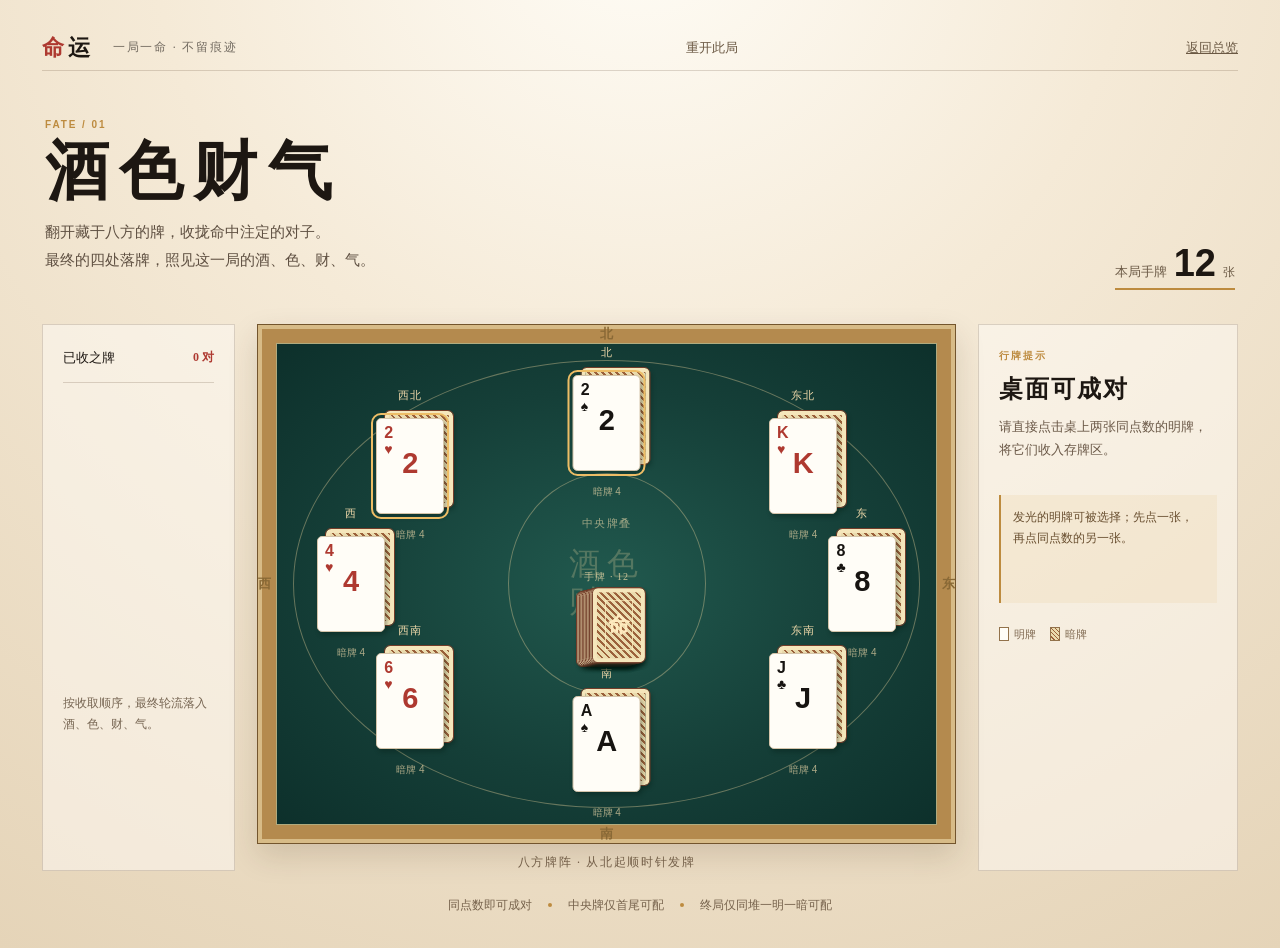
==== commit 5253ca41: "Preserve home route through ECS redirect" ====
--- a/eight-gates/index.html
+++ b/eight-gates/index.html
@@ -11,7 +11,8 @@
     <div id="app" aria-live="polite"></div>
     <script>
       const referrerPath = document.referrer ? new URL(document.referrer).pathname.replace(/\/+$/, '') : '';
-      const cameFromRoot = referrerPath === '/fate';
+      const navigation = window.performance?.getEntriesByType?.('navigation')?.[0];
+      const cameFromRoot = referrerPath === '/fate' || navigation?.redirectCount > 0;
       if (!window.location.hash) window.location.hash = cameFromRoot ? '#/' : '#/eight-gates';
     </script>
     <script type="module" src="./app.js"></script>
